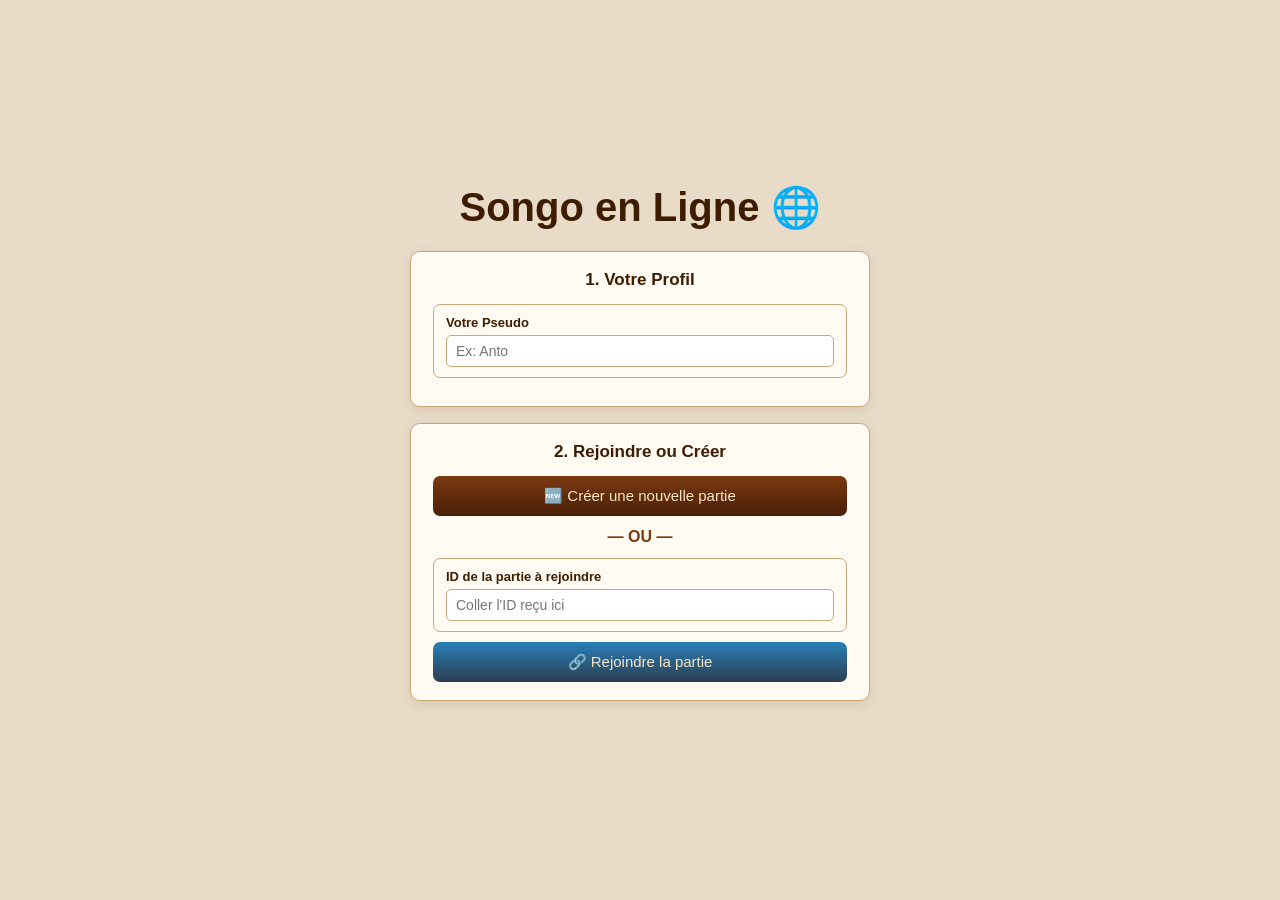
==== index.html @ 2afe6f6d "Restructuration racine pour déploiement Vercel" ====
<!DOCTYPE html>
<html lang="fr">
<head>
  <meta charset="UTF-8">
  <meta name="viewport" content="width=device-width, initial-scale=1.0">
  <title>Songo En Ligne (Version AJAX)</title>
  <link rel="stylesheet" href="style.css">
</head>
<body>

  <div id="accueil">
    <h1>Songo en Ligne 🌐</h1>
    
    <div class="boite">
      <h2>1. Votre Profil</h2>
      <div class="bj">
        <label for="pseudo">Votre Pseudo</label>
        <input type="text" id="pseudo" placeholder="Ex: Anto" maxlength="15">
      </div>
    </div>

    <div class="boite">
      <h2>2. Rejoindre ou Créer</h2>
      <button class="btn-start" id="btn-creer" style="margin-bottom: 12px;">🆕 Créer une nouvelle partie</button>
      
      <div style="text-align: center; margin-bottom: 12px; color: #7a3a10; font-weight: bold;">— OU —</div>
      
      <div class="bj">
        <label for="partie-id">ID de la partie à rejoindre</label>
        <input type="text" id="partie-id" placeholder="Coller l'ID reçu ici">
      </div>
      <button class="btn-start" id="btn-rejoindre" style="background: linear-gradient(to bottom,#2980b9,#2c3e50);">🔗 Rejoindre la partie</button>
    </div>
    
    <div id="msg-accueil" style="color: #3d1c02; font-weight: bold; text-align: center;"></div>
  </div>

  <div id="jeu">
    <div id="topbar">
      <h1>Songo <span>(AJAX)</span></h1>
      <div class="ibloc"><div class="lbl">ID Partie</div><div class="val" id="inf-id" style="font-size:11px; color:#2980b9;">—</div></div>
      <div class="ibloc"><div class="lbl">Votre Rôle</div><div class="val" id="inf-role">—</div></div>
      <div class="ibloc"><div class="lbl">Au tour de</div><div class="val" id="inf-j">—</div></div>
      <button class="btn-sm r" id="btn-quitter">Quitter</button>
    </div>
    <div id="msg">En attente du deuxième joueur...</div>
    <div id="scores">
      <div class="sc"><div class="sn" id="lsud">SUD (Créateur)</div><div class="sv" id="vsud">0</div><div class="sl">billes</div></div>
      <div class="sc"><div class="sn" id="lnord">NORD (Rejoignant)</div><div class="sv" id="vnord">0</div><div class="sl">billes</div></div>
    </div>
    <div id="plateau">
      <div class="lr" id="lrn">NORD</div>
      <div class="rg" id="rn"></div>
      <div class="rg" id="rs"></div>
      <div class="lr" id="lrs">SUD</div>
    </div>
  </div>

  <script src="script.js"></script>
</body>
</html>
---- style.css ----
* { box-sizing: border-box; margin: 0; padding: 0; font-family: Arial, sans-serif; }
body { background: #e8dcc8; min-height: 100vh; }

/* ACCUEIL & BOITES */
#accueil { display: flex; flex-direction: column; align-items: center; justify-content: center; min-height: 100vh; padding: 20px; }
#accueil h1 { font-size: 40px; color: #3d1c02; margin-bottom: 20px; }
.boite { background: #fffaf2; border-radius: 10px; padding: 18px 22px; width: 100%; max-width: 460px; margin-bottom: 16px; border: 1px solid #c9a87c; box-shadow: 0 3px 12px rgba(90,45,12,.12); }
.boite h2 { color: #3d1c02; font-size: 17px; text-align: center; margin-bottom: 14px; }
.bj { border: 1px solid #c9a87c; border-radius: 7px; padding: 10px 12px; margin-bottom: 10px; }
.bj label { display: block; font-weight: bold; color: #3d1c02; margin-bottom: 5px; font-size: 13px; }
.bj input { width: 100%; padding: 7px 9px; border: 1px solid #c9a87c; border-radius: 5px; font-size: 14px; }
.btn-start { width: 100%; padding: 11px; font-size: 15px; background: linear-gradient(to bottom,#7a3a10,#4a1e07); color: #f5e6c8; border: none; border-radius: 7px; cursor: pointer; }
.btn-start:hover { background: linear-gradient(to bottom,#8B4513,#5a2d0c); }

/* STRUCTURE DU JEU */
#jeu { display: none; flex-direction: column; align-items: center; padding: 14px; }
#topbar, #msg, .sc { background: #fffaf2; border: 1px solid #c9a87c; border-radius: 9px; padding: 10px 18px; margin-bottom: 10px; }
#topbar { display: flex; align-items: center; justify-content: space-between; width: 100%; max-width: 800px; }
#topbar h1 { font-size: 22px; color: #3d1c02; }
.ibloc { text-align: center; }
.ibloc .lbl { font-size: 10px; color: #999; text-transform: uppercase; }
.ibloc .val { font-size: 15px; font-weight: bold; color: #3d1c02; }
.btn-sm { padding: 7px 14px; font-size: 13px; background: #fffaf2; border: 1px solid #c9a87c; border-radius: 5px; cursor: pointer; color: #3d1c02; }
.btn-sm.r { background: #c0392b; color: white; border-color: #c0392b; }
#msg { border-left: 4px solid #c9a87c; font-size: 14px; color: #3d1c02; width: 100%; max-width: 800px; min-height: 40px; display: flex; align-items: center; }
#scores { display: flex; gap: 12px; width: 100%; max-width: 800px; margin-bottom: 10px; }
.sc { flex: 1; text-align: center; border-radius: 8px; }
.sc .sn { font-size: 12px; color: #888; }
.sc .sv { font-size: 28px; font-weight: bold; color: #3d1c02; }
.sc .sl { font-size: 11px; color: #aaa; }

/* LE PLATEAU DE JEU */
#plateau { width: 100%; max-width: 800px; padding: 16px 14px 12px; border-radius: 16px; border: 5px solid #3d1c02; box-shadow: 0 8px 28px rgba(0,0,0,.5); background: linear-gradient(160deg,#c8874a 0%,#a0622a 30%,#7a4010 60%,#9a5828 80%,#c07838 100%); }
.lr { color: #f5e0b0; font-size: 12px; text-align: center; margin: 4px 0; letter-spacing: 1px; font-weight: bold; }
.rg { display: grid; grid-template-columns: repeat(7, 1fr); gap: 10px; margin: 8px 0; }
.case { width: 100%; aspect-ratio: 1/1; border-radius: 50%; border: 3px solid #2a0e00; display: flex; flex-direction: column; align-items: center; justify-content: center; padding: 12%; cursor: not-allowed; overflow: hidden; position: relative; background: radial-gradient(ellipse at 45% 38%, #7a4a20 0%, #3d1800 55%, #1a0800 100%); box-shadow: inset 0 6px 18px rgba(0,0,0,.95), 0 2px 4px rgba(255,180,80,.1); }
.billes { display: flex; flex-wrap: wrap; align-items: center; justify-content: center; gap: 3px; width: 100%; }
.bille { width: clamp(6px, 16%, 14px); height: clamp(6px, 16%, 14px); border-radius: 50%; background: radial-gradient(circle at 32% 28%, #f8f0d0, #d4aa65 50%, #8a6030); box-shadow: 0 1px 3px rgba(0,0,0,.7), inset 0 1px 2px rgba(255,255,220,.5); flex-shrink: 0; }
.nb { font-size: clamp(12px,2vw,20px); font-weight: bold; color: #f5e8c0; text-shadow: 0 1px 4px rgba(0,0,0,.9); }
.num { font-size: clamp(7px,.9vw,10px); color: #d0a060; line-height: 1; text-shadow: 0 1px 2px rgba(0,0,0,.8); margin-top: 3px; }
.case.jouable { cursor: pointer; box-shadow: inset 0 6px 18px rgba(0,0,0,.7), 0 0 0 3px #f5c842, 0 0 20px 6px rgba(245,200,66,.5); }
.case.jouable:hover { transform: scale(1.05); transition: transform .1s; }
.case.vide { opacity: .38; }
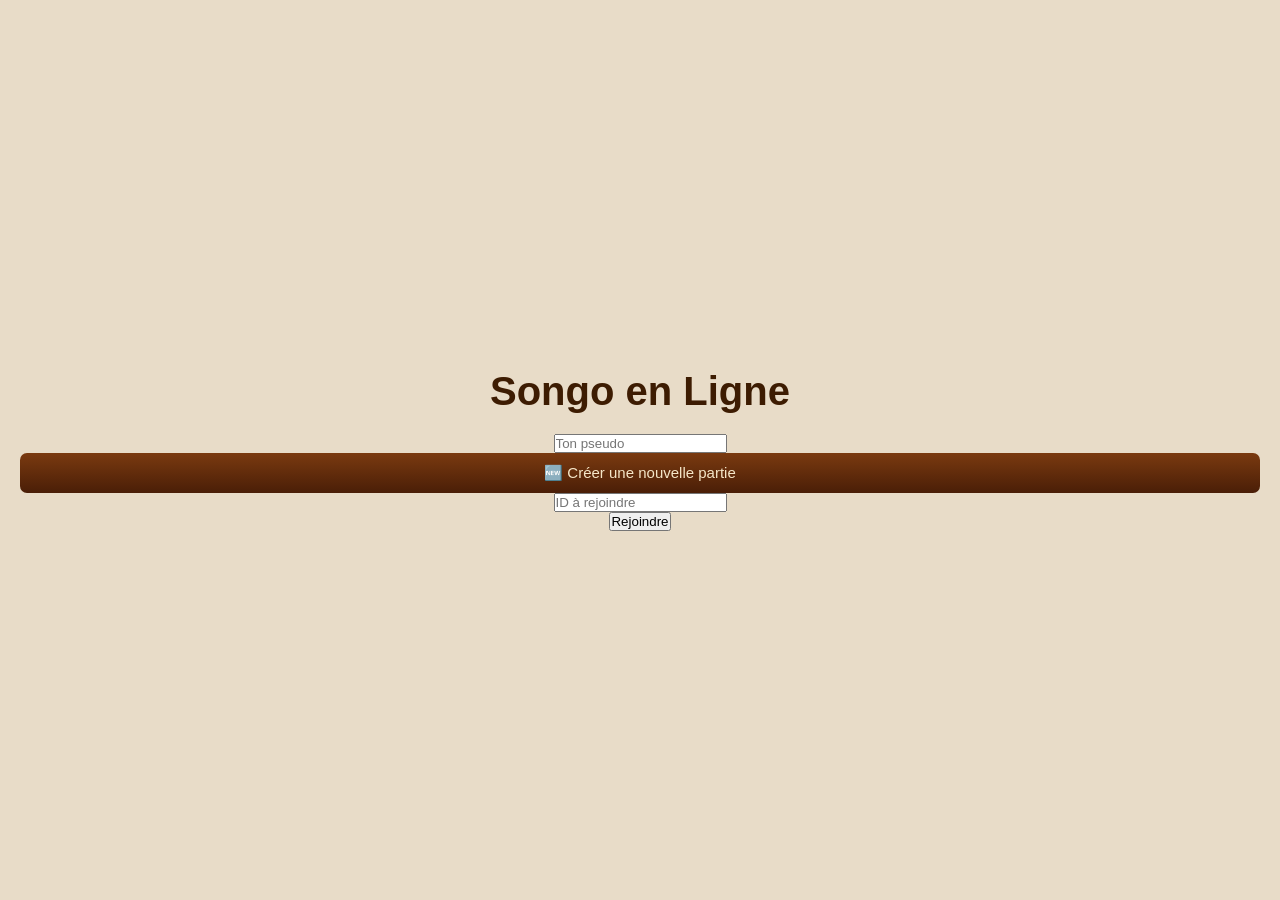
==== commit d3a0975d: "Activation du bouton creer partie et ajustement UI" ====
--- a/index.html
+++ b/index.html
@@ -1,61 +1,24 @@
 <!DOCTYPE html>
 <html lang="fr">
 <head>
-  <meta charset="UTF-8">
-  <meta name="viewport" content="width=device-width, initial-scale=1.0">
-  <title>Songo En Ligne (Version AJAX)</title>
-  <link rel="stylesheet" href="style.css">
+    <meta charset="UTF-8">
+    <title>Songo En Ligne</title>
+    <link rel="stylesheet" href="style.css">
 </head>
 <body>
-
-  <div id="accueil">
-    <h1>Songo en Ligne 🌐</h1>
-    
-    <div class="boite">
-      <h2>1. Votre Profil</h2>
-      <div class="bj">
-        <label for="pseudo">Votre Pseudo</label>
-        <input type="text" id="pseudo" placeholder="Ex: Anto" maxlength="15">
-      </div>
+    <div id="accueil">
+        <h1>Songo en Ligne</h1>
+        <input type="text" id="pseudo" placeholder="Ton pseudo">
+        <button id="btn-creer" class="btn-start">🆕 Créer une nouvelle partie</button>
+        <input type="text" id="partie-id" placeholder="ID à rejoindre">
+        <button id="btn-rejoindre">Rejoindre</button>
     </div>
 
-    <div class="boite">
-      <h2>2. Rejoindre ou Créer</h2>
-      <button class="btn-start" id="btn-creer" style="margin-bottom: 12px;">🆕 Créer une nouvelle partie</button>
-      
-      <div style="text-align: center; margin-bottom: 12px; color: #7a3a10; font-weight: bold;">— OU —</div>
-      
-      <div class="bj">
-        <label for="partie-id">ID de la partie à rejoindre</label>
-        <input type="text" id="partie-id" placeholder="Coller l'ID reçu ici">
-      </div>
-      <button class="btn-start" id="btn-rejoindre" style="background: linear-gradient(to bottom,#2980b9,#2c3e50);">🔗 Rejoindre la partie</button>
+    <div id="jeu" style="display:none;">
+        <h2 id="inf-id">ID: -</h2>
+        <div id="grille">
+            </div>
     </div>
-    
-    <div id="msg-accueil" style="color: #3d1c02; font-weight: bold; text-align: center;"></div>
-  </div>
-
-  <div id="jeu">
-    <div id="topbar">
-      <h1>Songo <span>(AJAX)</span></h1>
-      <div class="ibloc"><div class="lbl">ID Partie</div><div class="val" id="inf-id" style="font-size:11px; color:#2980b9;">—</div></div>
-      <div class="ibloc"><div class="lbl">Votre Rôle</div><div class="val" id="inf-role">—</div></div>
-      <div class="ibloc"><div class="lbl">Au tour de</div><div class="val" id="inf-j">—</div></div>
-      <button class="btn-sm r" id="btn-quitter">Quitter</button>
-    </div>
-    <div id="msg">En attente du deuxième joueur...</div>
-    <div id="scores">
-      <div class="sc"><div class="sn" id="lsud">SUD (Créateur)</div><div class="sv" id="vsud">0</div><div class="sl">billes</div></div>
-      <div class="sc"><div class="sn" id="lnord">NORD (Rejoignant)</div><div class="sv" id="vnord">0</div><div class="sl">billes</div></div>
-    </div>
-    <div id="plateau">
-      <div class="lr" id="lrn">NORD</div>
-      <div class="rg" id="rn"></div>
-      <div class="rg" id="rs"></div>
-      <div class="lr" id="lrs">SUD</div>
-    </div>
-  </div>
-
-  <script src="script.js"></script>
+    <script src="script.js"></script>
 </body>
 </html>
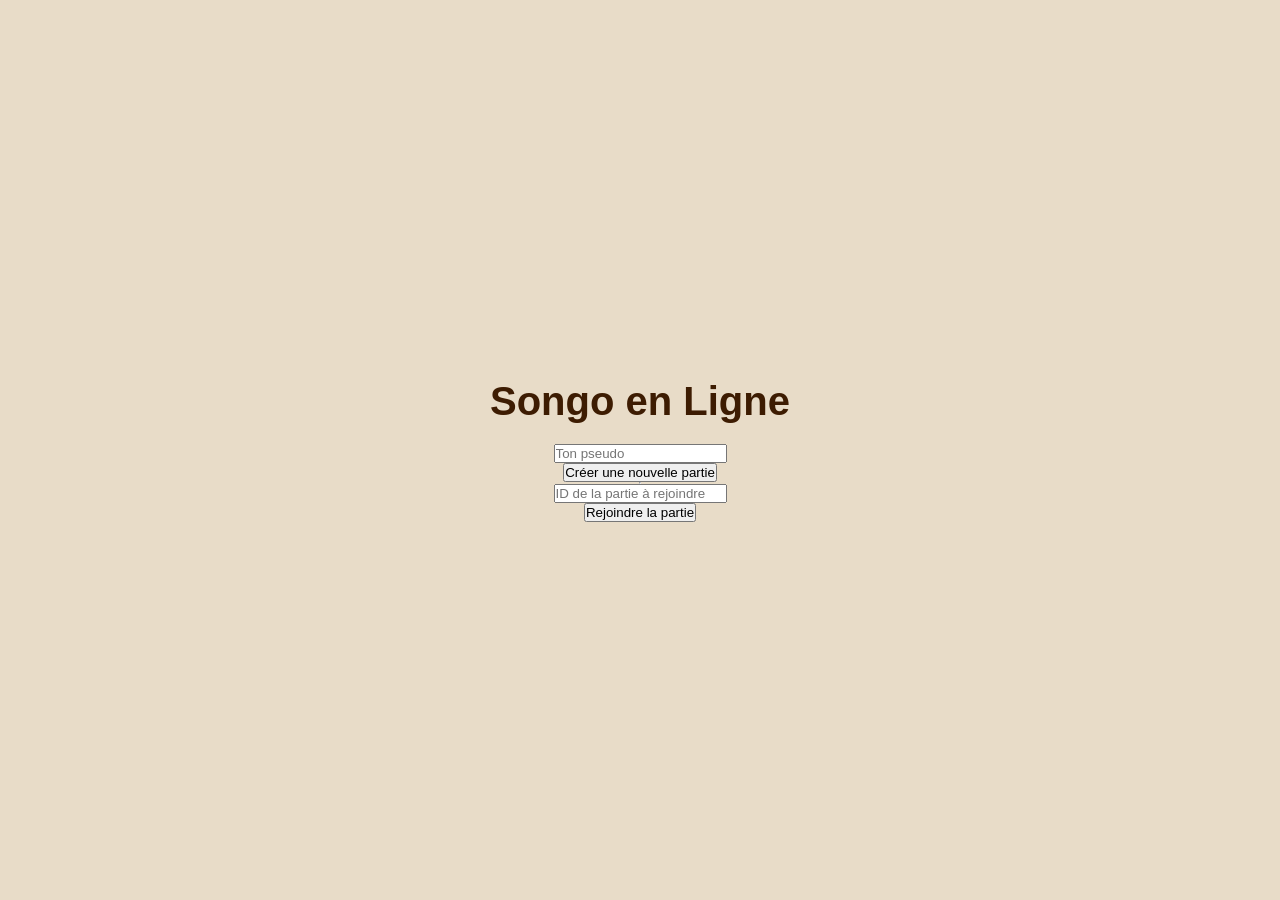
==== commit e5581e21: "Restauration V2 stable : structure propre" ====
--- a/index.html
+++ b/index.html
@@ -2,23 +2,25 @@
 <html lang="fr">
 <head>
     <meta charset="UTF-8">
-    <title>Songo En Ligne</title>
+    <title>Songo V2 - Version Stable</title>
     <link rel="stylesheet" href="style.css">
 </head>
 <body>
+
     <div id="accueil">
         <h1>Songo en Ligne</h1>
         <input type="text" id="pseudo" placeholder="Ton pseudo">
-        <button id="btn-creer" class="btn-start">🆕 Créer une nouvelle partie</button>
-        <input type="text" id="partie-id" placeholder="ID à rejoindre">
-        <button id="btn-rejoindre">Rejoindre</button>
+        <button id="btn-creer">Créer une nouvelle partie</button>
+        <hr>
+        <input type="text" id="partie-id" placeholder="ID de la partie à rejoindre">
+        <button id="btn-rejoindre">Rejoindre la partie</button>
     </div>
 
     <div id="jeu" style="display:none;">
-        <h2 id="inf-id">ID: -</h2>
-        <div id="grille">
-            </div>
+        <h2 id="inf-id">ID: En attente...</h2>
+        <div id="grille"></div>
     </div>
+
     <script src="script.js"></script>
 </body>
 </html>
